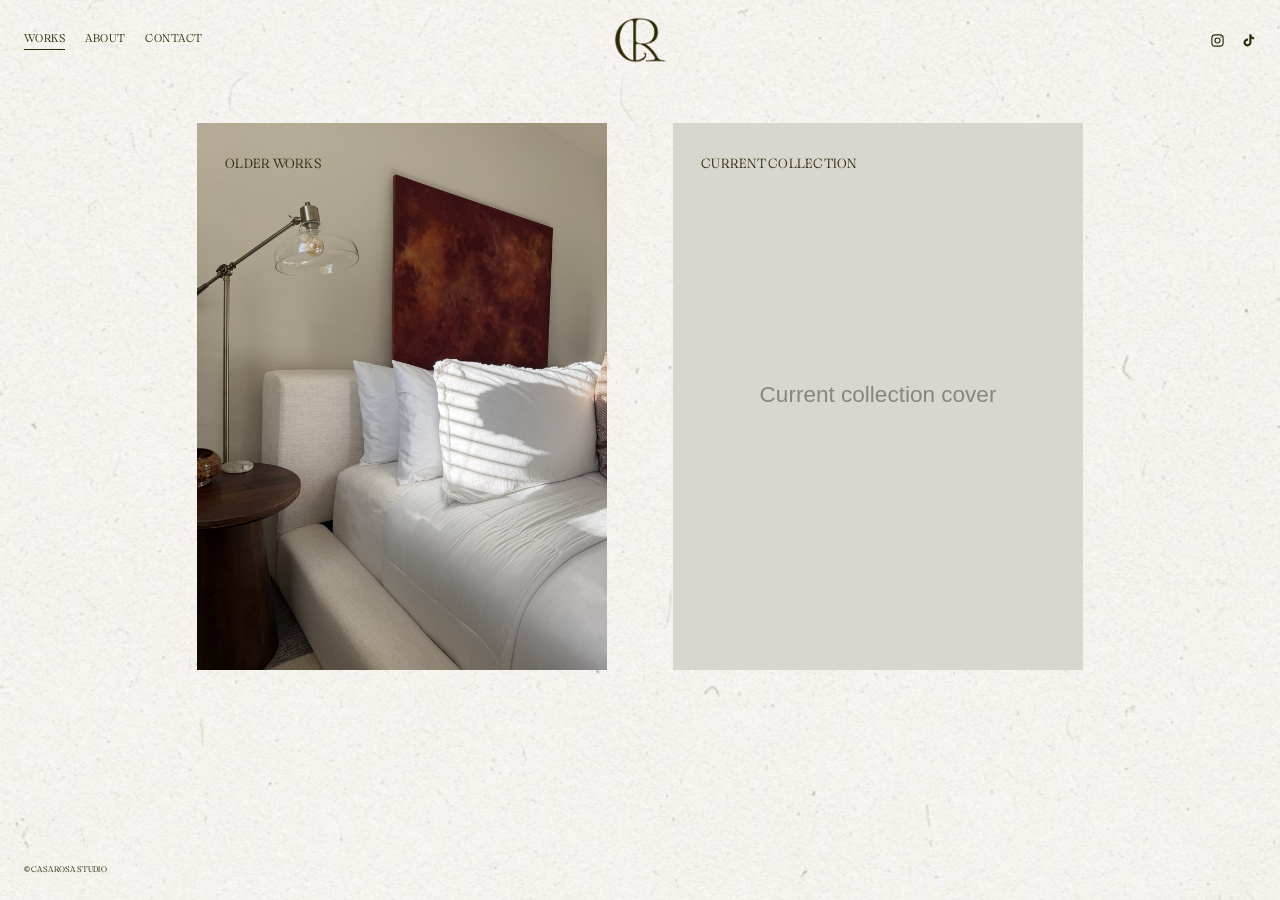
==== index.html @ 90f6f636 "Link Instagram icon to @thecasarosastudio Co-Authored-By: Claude Opus 5.5 <noreply@anthropic.com> Cl" ====
<!doctype html>
<html lang="en">
<head>
  <meta charset="utf-8">
  <meta name="viewport" content="width=device-width, initial-scale=1">
  <title>Casa Rosa Studio</title>
  <link rel="icon" href="assets/logo/favicon.png">
  <link rel="apple-touch-icon" href="assets/logo/apple-touch-icon.png">
  <link rel="stylesheet" href="css/colors.css">
  <link rel="stylesheet" href="css/style.css">
</head>
<body>

  <header class="site-header">
    <nav class="site-nav" aria-label="Main">
      <a href="index.html" aria-current="page">Works</a>
      <a href="about.html">About</a>
      <a href="contact.html">Contact</a>
    </nav>
    <!-- Logo colour options in assets/logo/: olive, burgundy, blush -->
    <a class="site-logo" href="index.html"><img src="assets/logo/cr-monogram-olive.png" alt="Casa Rosa Studio"></a>
    <!-- ✏️ Your social links: change each href to your profile -->
    <div class="site-social">
      <a href="https://www.instagram.com/thecasarosastudio/" target="_blank" rel="noopener" aria-label="Instagram">
        <svg viewBox="0 0 24 24" fill="none" stroke="currentColor" stroke-width="1.8" aria-hidden="true"><rect x="3" y="3" width="18" height="18" rx="5"/><circle cx="12" cy="12" r="4"/><circle cx="17.5" cy="6.5" r="1" fill="currentColor" stroke="none"/></svg>
      </a>
      <a href="https://www.tiktok.com/" target="_blank" rel="noopener" aria-label="TikTok">
        <svg viewBox="0 0 24 24" fill="currentColor" aria-hidden="true"><path d="M16.6 2h-3.3v13.2a2.9 2.9 0 1 1-2.9-2.9c.3 0 .6 0 .9.1V9a6.3 6.3 0 1 0 5.3 6.2V8.6a7.9 7.9 0 0 0 4.4 1.4V6.7a4.6 4.6 0 0 1-4.4-4.7z"/></svg>
      </a>
    </div>
  </header>

  <main>
    <section class="home-tiles">
      <!-- ✏️ Swap the cover photos in assets/images/ -->
      <a class="tile" href="older-works.html">
        <img src="assets/images/older-works/red-bedroom.jpg" alt="Older works: deep red painting above a bed">
        <span class="tile-label">Older Works</span>
      </a>
      <a class="tile" href="current-collection.html">
        <img src="assets/images/current-collection-cover.svg" alt="Current collection">
        <span class="tile-label">Current Collection</span>
      </a>
    </section>
  </main>

  <footer class="site-footer">
    <span class="footer-left">&copy; Casa Rosa Studio</span>
    <!-- ✏️ Right side of the footer: empty for now -->
    <div class="footer-right"></div>
  </footer>

</body>
</html>
---- css/colors.css ----
/* =========================================================
   CASA ROSA STUDIO — BRAND COLOURS
   The one place the brand colours are defined.
   Use them anywhere in the CSS as var(--brand-…).
   ========================================================= */

:root {
  --brand-burgundy: #621217;
  --brand-blush:    #EAD7C7;
  --brand-olive:    #302A07;
  --brand-white:    #FFFFFF;
}
---- css/style.css ----
/* =========================================================
   ✏️ YOUR BRAND — change these to restyle the whole site
   ========================================================= */

/* 1. Font: Peridia Display (currently the TRIAL version).
      When you buy the full font, replace assets/fonts/PeridiaDisplay-Regular.woff2
      with the full version (same file name) and it updates everywhere.
      To add a bold/semibold weight later, copy this block with font-weight: 600. */
@font-face {
  font-family: "Peridia Display";
  src: url("../assets/fonts/PeridiaDisplay-Regular.woff2") format("woff2");
  font-weight: 400;
  font-style: normal;
  font-display: swap;
}

:root {
  /* 2. Fonts */
  --font-heading: "Peridia Display", "Helvetica Neue", Helvetica, Arial, sans-serif;
  --font-body: "Peridia Display", "Helvetica Neue", Helvetica, Arial, sans-serif;

  /* 3. Colours: where each brand colour is used.
        The brand colours themselves live in css/colors.css. */
  --color-bg: var(--brand-white);         /* home + contact background */
  --color-bg-alt: var(--brand-white);     /* works + about background (white = plain paper) */
  --color-text: var(--brand-olive);
  --color-muted: var(--brand-olive);       /* "(required)" labels */
  --color-field-bg: color-mix(in srgb, var(--brand-white) 55%, transparent); /* contact form boxes */
  --color-line: var(--brand-olive);       /* borders, underlines */
  --color-accent: var(--brand-burgundy);  /* hover on Send */

  /* 4. Paper texture behind every page. It is blended with the page
        colour: on white it shows as-is; on a colour it tints the paper. */
  --bg-image: url("../assets/images/paper-texture.jpg");

  /* Layout */
  --header-height: 80px;
  --gutter: 24px;
}

/* =========================================================
   Base
   ========================================================= */
*,
*::before,
*::after { box-sizing: border-box; }

html, body { margin: 0; padding: 0; }

body {
  font-family: var(--font-body);
  color: var(--color-text);
  font-size: 15px;
  line-height: 1.6;
  -webkit-font-smoothing: antialiased;
  font-synthesis: none; /* only a regular weight for now: don't fake bold */
  min-height: 100vh;
  display: flex;
  flex-direction: column;
}

/* Page background: paper texture over the page colour.
   The header uses the same so it blends in seamlessly. */
body,
.site-header {
  background-color: var(--color-bg);
  background-image: var(--bg-image);
  background-size: cover;
  background-position: center;
  background-attachment: fixed;
  background-blend-mode: multiply;
}

body.alt-bg,
body.alt-bg .site-header { background-color: var(--color-bg-alt); }

img { display: block; max-width: 100%; height: auto; }

a { color: inherit; text-decoration: none; }

main { flex: 1; }

/* =========================================================
   Header: nav left, logo centre, Instagram right
   ========================================================= */
.site-header {
  position: sticky;
  top: 0;
  z-index: 10;
  height: var(--header-height);
  display: grid;
  grid-template-columns: 1fr auto 1fr;
  align-items: center;
  padding: 0 var(--gutter);
}

.site-nav {
  display: flex;
  gap: 20px;
  font-family: var(--font-heading);
  font-size: 11px;
  letter-spacing: 0.04em;
  text-transform: uppercase;
}

.site-nav a {
  padding-bottom: 2px;
  border-bottom: 1px solid transparent;
}

.site-nav a:hover,
.site-nav a[aria-current="page"] { border-bottom-color: var(--color-line); }

.site-logo {
  font-family: var(--font-heading);
  font-size: 15px;
  font-weight: 600;
  letter-spacing: 0.04em;
  text-transform: uppercase;
  text-align: center;
}

/* If you use an image logo instead of text */
.site-logo img { height: 46px; width: auto; margin: 0 auto; }

.site-social {
  justify-self: end;
  display: flex;
  align-items: center;
  gap: 16px;
}

.site-social a { display: flex; }

.site-social svg { width: 15px; height: 15px; }

/* =========================================================
   Home: two portrait boxes with a label in the corner
   ========================================================= */
.home-tiles {
  display: grid;
  grid-template-columns: repeat(2, minmax(0, 410px));
  justify-content: center;
  gap: 66px;
  padding: 43px var(--gutter) 120px;
}

.tile {
  position: relative;
  display: block;
  aspect-ratio: 3 / 4;
  overflow: hidden;
}

.tile img {
  width: 100%;
  height: 100%;
  object-fit: cover;
  transition: transform 0.6s ease;
}

.tile:hover img { transform: scale(1.02); }

.tile-label {
  position: absolute;
  top: 30px;
  left: 28px;
  font-family: var(--font-heading);
  font-size: 13px;
  font-weight: 600;
  letter-spacing: 0.02em;
  text-transform: uppercase;
}

/* =========================================================
   Gallery pages: two columns, small caption under each image
   ========================================================= */
.gallery {
  display: grid;
  grid-template-columns: repeat(2, minmax(0, 370px));
  justify-content: center;
  align-items: start;
  column-gap: 104px;
  row-gap: 36px;
  padding: 25px var(--gutter) 80px;
}

.gallery figure { margin: 0; }

.gallery figcaption {
  margin-top: 14px;
  font-size: 10px;
  text-align: center;
  color: var(--color-text);
}

/* =========================================================
   About: photo left, text right
   ========================================================= */
.about {
  display: grid;
  grid-template-columns: minmax(0, 337px) minmax(0, 465px);
  justify-content: center;
  align-items: start;
  gap: 73px;
  padding: 143px var(--gutter) 100px;
}

.about-text {
  font-size: 11px;
  line-height: 1.6;
}

.about-text p { margin: 0 0 12px; }

/* =========================================================
   Contact form
   ========================================================= */
.contact {
  max-width: calc(464px + var(--gutter) * 2);
  margin: 0 auto;
  padding: 186px var(--gutter) 100px;
  font-size: 11px;
}

.contact fieldset { border: 0; margin: 0; padding: 0; }

.contact legend { padding: 0; margin-bottom: 14px; }

.field-row {
  display: grid;
  grid-template-columns: 1fr 1fr;
  gap: 9px;
}

.field { margin-bottom: 18px; }

.field label { display: block; margin-bottom: 2px; }

.field label span { color: var(--color-muted); margin-left: 4px; }

.field input,
.field textarea {
  width: 100%;
  padding: 10px;
  font: inherit;
  font-size: 14px;
  color: var(--color-text);
  background: var(--color-field-bg);
  border: 1px solid var(--color-line);
  border-radius: 0;
}

.field textarea { min-height: 90px; resize: vertical; }

.contact button {
  display: block;
  margin: 0 auto;
  padding: 14px 24px;
  font-family: var(--font-heading);
  font-size: 13px;
  font-weight: 600;
  text-transform: uppercase;
  color: var(--color-text);
  background: transparent;
  border: 1px solid var(--color-line);
  cursor: pointer;
}

.contact button:hover {
  background: var(--color-accent);
  border-color: var(--color-accent);
  color: var(--brand-white);
}

.form-note { text-align: center; margin-top: 16px; }

/* =========================================================
   Footer
   ========================================================= */
.site-footer {
  display: flex;
  justify-content: space-between;
  align-items: center;
  gap: 24px;
  padding: 24px var(--gutter);
  font-family: var(--font-heading);
  font-size: 8px;
  font-weight: 600;
  letter-spacing: 0.02em;
  text-transform: uppercase;
}

/* =========================================================
   Phones
   ========================================================= */
@media (max-width: 720px) {
  :root { --header-height: auto; --gutter: 16px; }

  .site-header {
    grid-template-columns: 1fr auto;
    grid-template-areas: "logo logo" "nav social";
    row-gap: 12px;
    padding-top: 18px;
    padding-bottom: 14px;
  }
  .site-logo { grid-area: logo; }
  .site-nav { grid-area: nav; }
  .site-social { grid-area: social; }

  .home-tiles,
  .gallery,
  .about { grid-template-columns: minmax(0, 1fr); }

  .home-tiles { gap: 24px; padding-top: 24px; }
  .gallery { row-gap: 32px; }
  .about { gap: 32px; padding-top: 40px; }
  .about-text { font-size: 13px; }
  .contact { padding-top: 60px; }
}
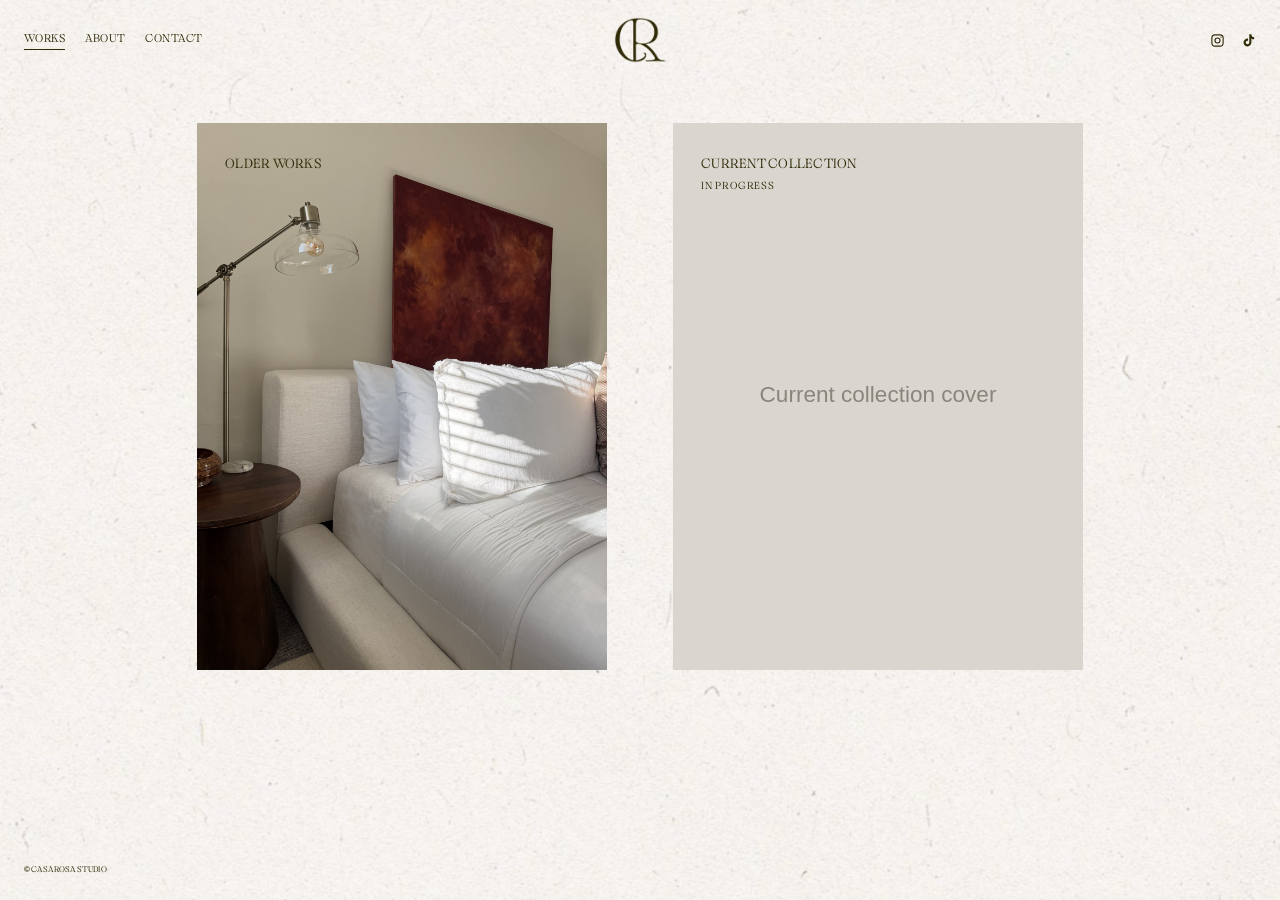
==== commit f9d731b6: "Add an In Progress note to the Current Collection box Co-Authored-By: Claude Opus 5.5 <noreply@anthr" ====
--- a/index.html
+++ b/index.html
@@ -24,7 +24,7 @@
       <a href="https://www.instagram.com/thecasarosastudio/" target="_blank" rel="noopener" aria-label="Instagram">
         <svg viewBox="0 0 24 24" fill="none" stroke="currentColor" stroke-width="1.8" aria-hidden="true"><rect x="3" y="3" width="18" height="18" rx="5"/><circle cx="12" cy="12" r="4"/><circle cx="17.5" cy="6.5" r="1" fill="currentColor" stroke="none"/></svg>
       </a>
-      <a href="https://www.tiktok.com/" target="_blank" rel="noopener" aria-label="TikTok">
+      <a href="https://www.tiktok.com/@casarosastudio" target="_blank" rel="noopener" aria-label="TikTok">
         <svg viewBox="0 0 24 24" fill="currentColor" aria-hidden="true"><path d="M16.6 2h-3.3v13.2a2.9 2.9 0 1 1-2.9-2.9c.3 0 .6 0 .9.1V9a6.3 6.3 0 1 0 5.3 6.2V8.6a7.9 7.9 0 0 0 4.4 1.4V6.7a4.6 4.6 0 0 1-4.4-4.7z"/></svg>
       </a>
     </div>
@@ -39,7 +39,7 @@
       </a>
       <a class="tile" href="current-collection.html">
         <img src="assets/images/current-collection-cover.svg" alt="Current collection">
-        <span class="tile-label">Current Collection</span>
+        <span class="tile-label">Current Collection<span class="tile-note">In Progress</span></span>
       </a>
     </section>
   </main>
--- a/css/style.css
+++ b/css/style.css
@@ -172,6 +172,14 @@
   text-transform: uppercase;
 }
 
+/* Small second line under a box label, e.g. "In Progress" */
+.tile-note {
+  display: block;
+  margin-top: 4px;
+  font-size: 10px;
+  letter-spacing: 0.08em;
+}
+
 /* =========================================================
    Gallery pages: two columns, small caption under each image
    ========================================================= */
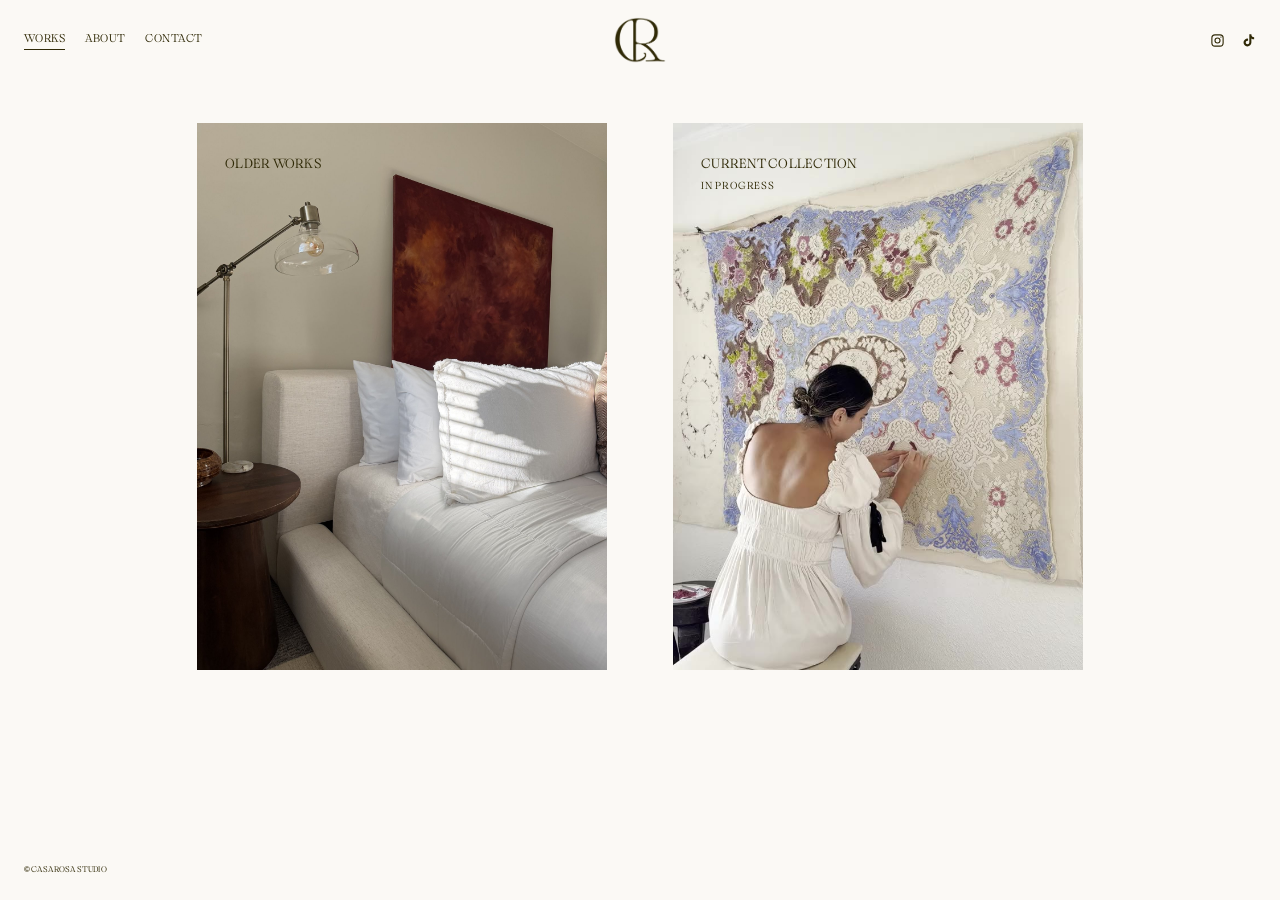
==== commit e93fd31d: "Play the current collection video in the Current Collection box Converted from iPhone HEVC to 720p H" ====
--- a/index.html
+++ b/index.html
@@ -32,13 +32,15 @@
 
   <main>
     <section class="home-tiles">
-      <!-- ✏️ Swap the cover photos in assets/images/ -->
+      <!-- ✏️ Cover photo / video for each box -->
       <a class="tile" href="older-works.html">
         <img src="assets/images/older-works/red-bedroom.jpg" alt="Older works: deep red painting above a bed">
         <span class="tile-label">Older Works</span>
       </a>
       <a class="tile" href="current-collection.html">
-        <img src="assets/images/current-collection-cover.svg" alt="Current collection">
+        <!-- Silent looping video; the poster shows while it loads -->
+        <video src="assets/video/current-collection.mp4" poster="assets/video/current-collection-poster.jpg"
+               autoplay muted loop playsinline preload="auto" aria-label="Current collection: the artist at work on a new piece"></video>
         <span class="tile-label">Current Collection<span class="tile-note">In Progress</span></span>
       </a>
     </section>
--- a/css/colors.css
+++ b/css/colors.css
@@ -9,4 +9,5 @@
   --brand-blush:    #EAD7C7;
   --brand-olive:    #302A07;
   --brand-white:    #FFFFFF;
+  --soft-white:     #FBF9F5; /* warm off-white: background on large screens */
 }
--- a/css/style.css
+++ b/css/style.css
@@ -152,14 +152,16 @@
   overflow: hidden;
 }
 
-.tile img {
+.tile img,
+.tile video {
   width: 100%;
   height: 100%;
   object-fit: cover;
   transition: transform 0.6s ease;
 }
 
-.tile:hover img { transform: scale(1.02); }
+.tile:hover img,
+.tile:hover video { transform: scale(1.02); }
 
 .tile-label {
   position: absolute;
@@ -281,7 +283,39 @@
   color: var(--brand-white);
 }
 
-.form-note { text-align: center; margin-top: 16px; }
+/* Spam trap field: kept off-screen so people never see it */
+.honeypot {
+  position: absolute;
+  left: -9999px;
+  width: 1px;
+  height: 1px;
+  opacity: 0;
+}
+
+/* Thank-you page (after sending the contact form) */
+.thank-you {
+  padding: 200px var(--gutter) 100px;
+  text-align: center;
+  font-size: 15px;
+}
+
+.thank-you p { margin: 0 0 8px; }
+
+.button-link {
+  display: inline-block;
+  margin-top: 32px;
+  padding: 14px 24px;
+  font-family: var(--font-heading);
+  font-size: 13px;
+  text-transform: uppercase;
+  border: 1px solid var(--color-line);
+}
+
+.button-link:hover {
+  background: var(--color-accent);
+  border-color: var(--color-accent);
+  color: var(--brand-white);
+}
 
 /* =========================================================
    Footer
@@ -297,6 +331,17 @@
   font-weight: 600;
   letter-spacing: 0.02em;
   text-transform: uppercase;
+}
+
+/* =========================================================
+   Large screens (over 1000px wide): plain soft white, no paper texture
+   ========================================================= */
+@media (min-width: 1001px) {
+  :root {
+    --bg-image: none;
+    --color-bg: var(--soft-white);
+    --color-bg-alt: var(--soft-white);
+  }
 }
 
 /* =========================================================
